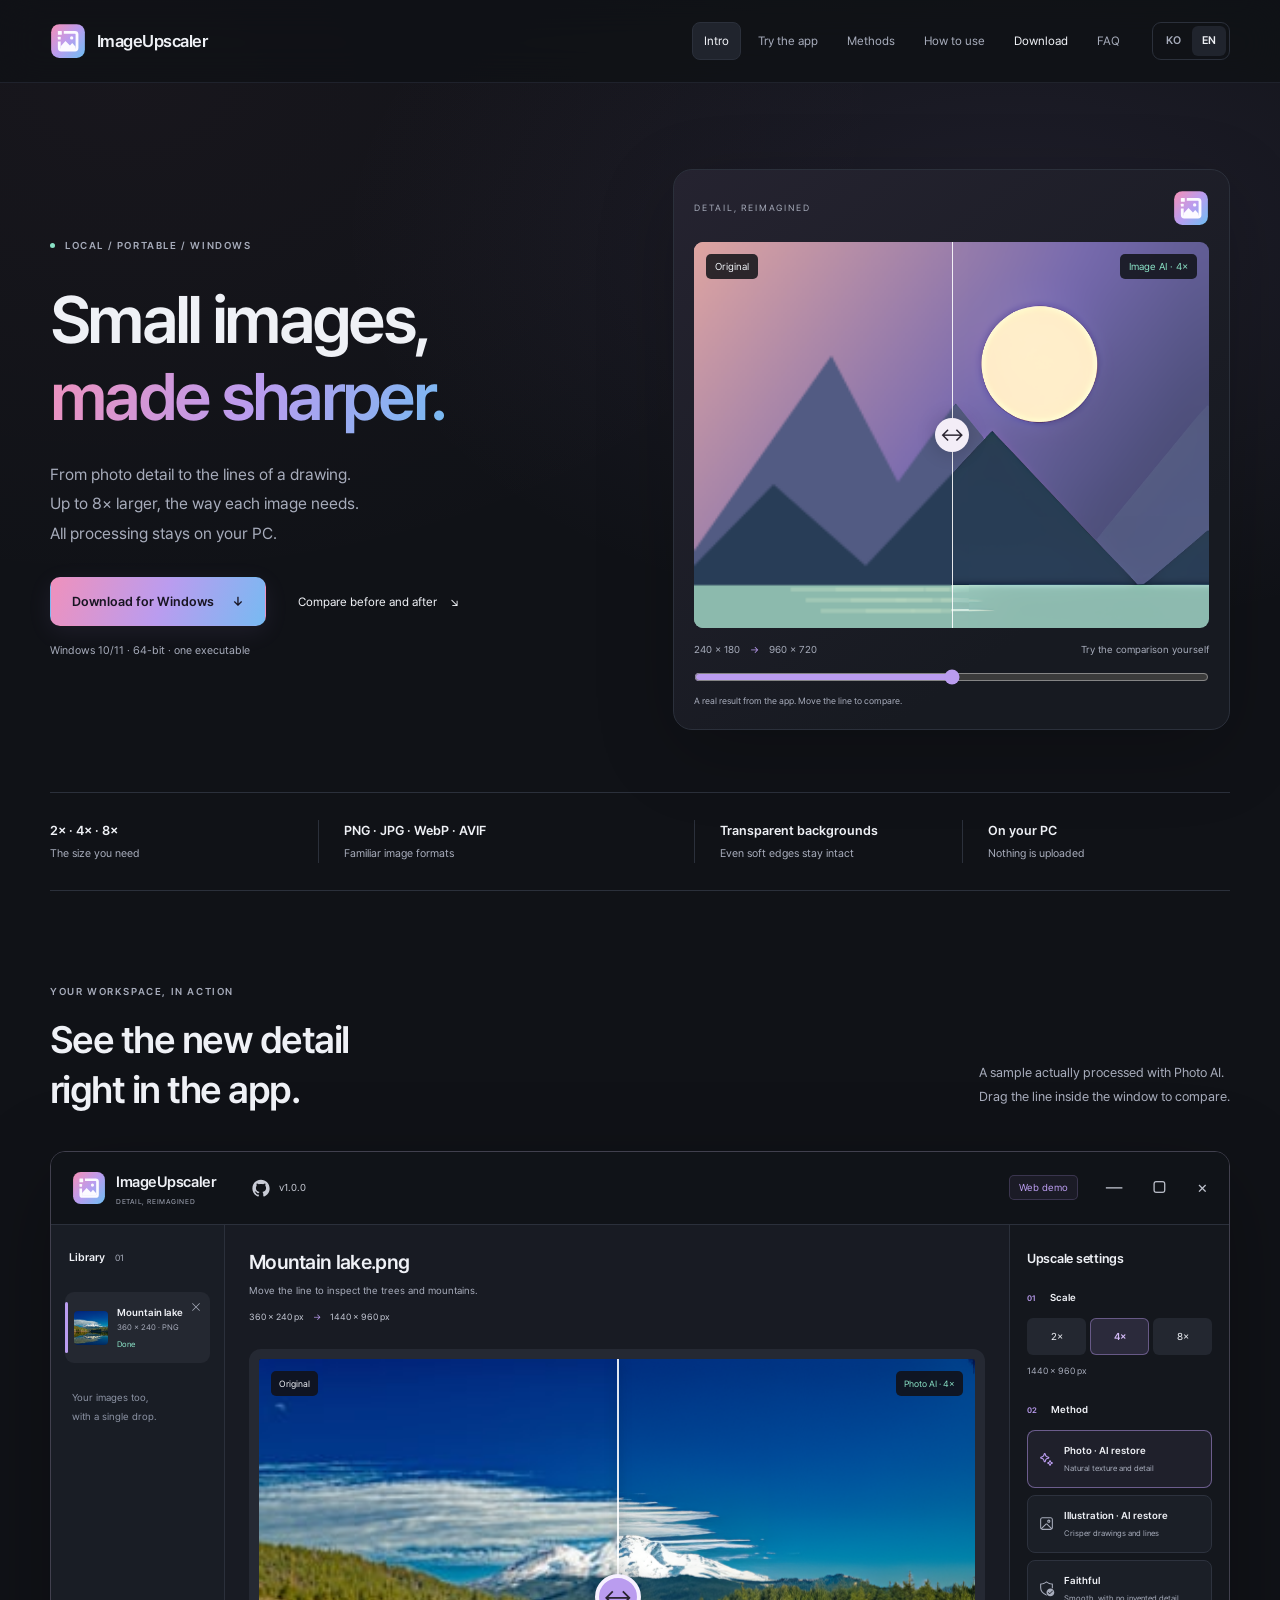
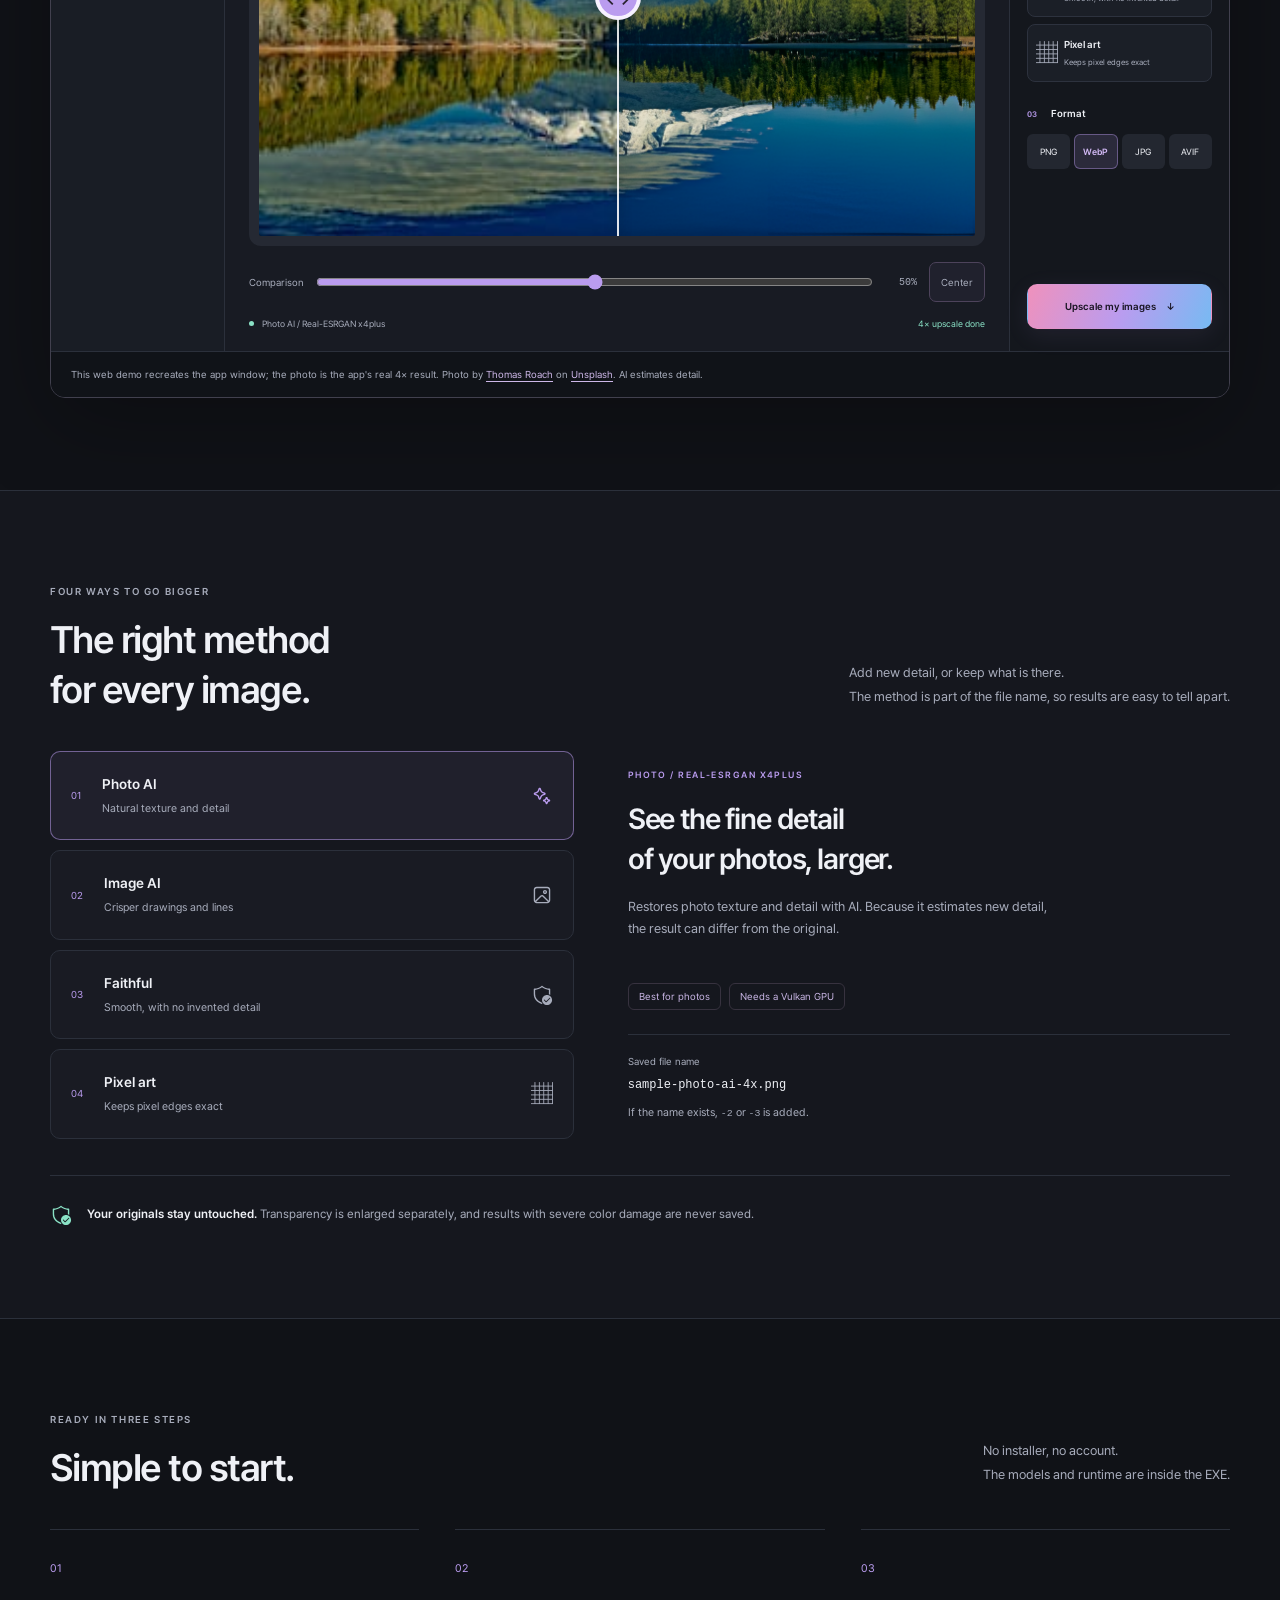
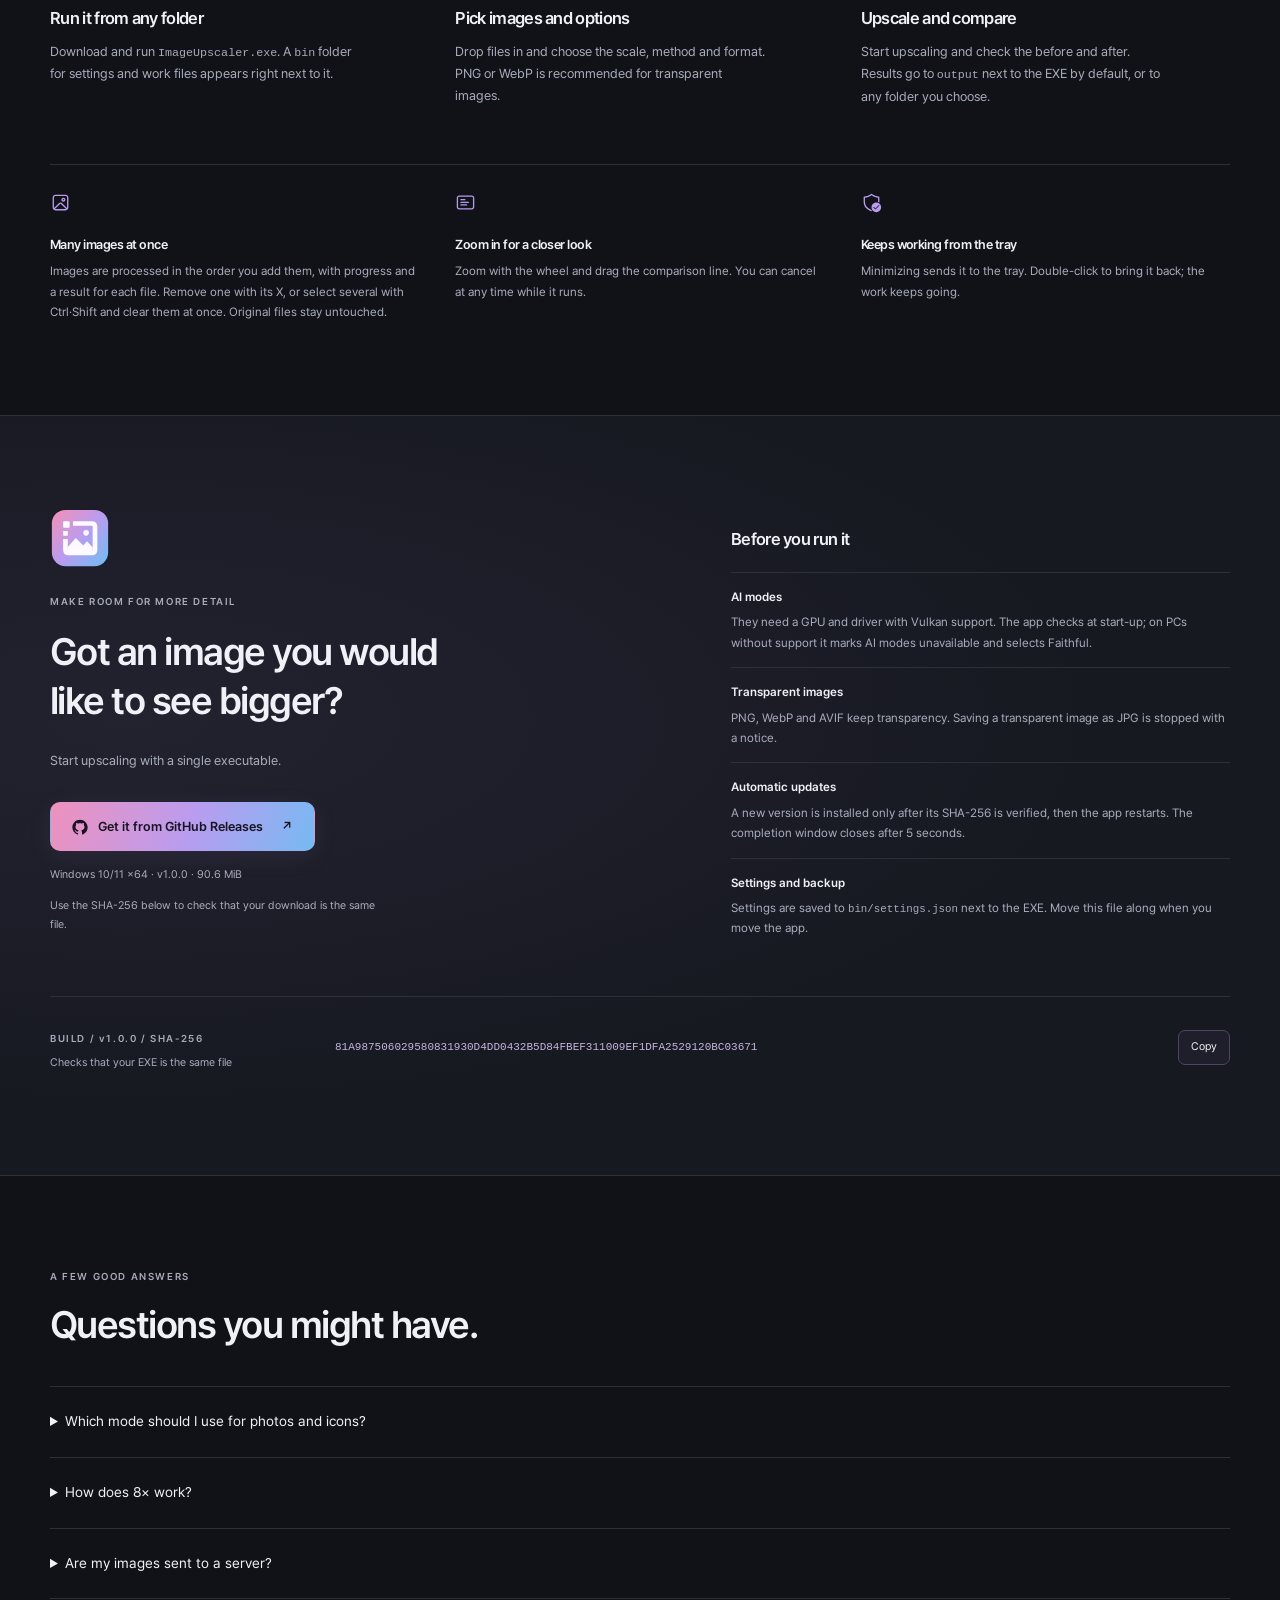
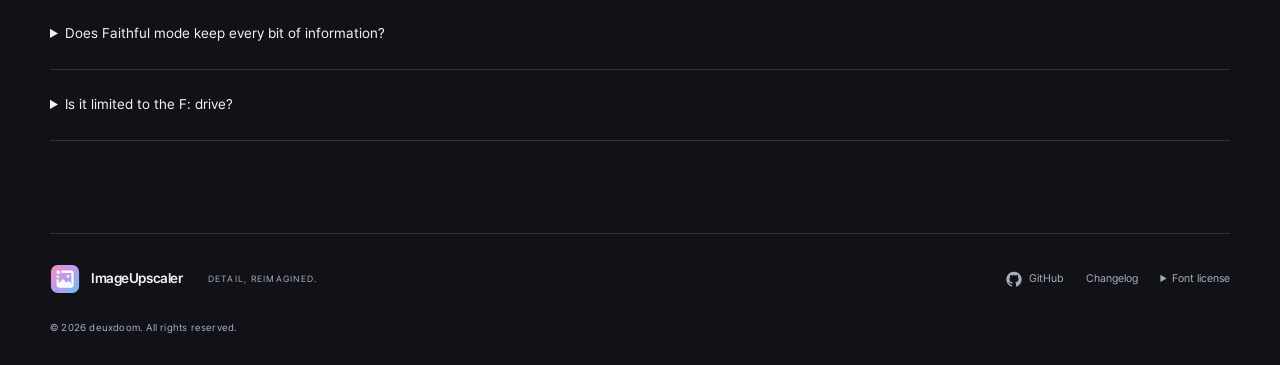
==== docs/index.html @ ea83dbc4 "Publish ImageUpscaler 1.0.0 distribution guide Public guide for the portable Windows release. App so" ====
<!doctype html>
<html lang="ko">
<head>
  <meta charset="utf-8">
  <meta name="viewport" content="width=device-width, initial-scale=1">
  <meta name="theme-color" content="#101217">
  <meta name="description" content="사진, 일러스트, 투명 이미지와 픽셀아트를 최대 8배로. Windows용 단일 EXE 이미지 업스케일러, ImageUpscaler." data-i18n-attr="content:meta.description">
  <meta property="og:title" content="ImageUpscaler — 작은 이미지, 더 선명하게." data-i18n-attr="content:meta.title">
  <meta property="og:description" content="네 가지 처리 방식, 최대 8배 확대. 이미지는 내 PC에서 처리합니다." data-i18n-attr="content:meta.og">
  <meta property="og:type" content="website">
  <title data-i18n="meta.title">ImageUpscaler — 작은 이미지, 더 선명하게.</title>
  <link rel="icon" type="image/svg+xml" href="[data-uri]">
  <style>@font-face { font-family: "ImageUpscaler Site Sans"; src: url("[data-uri]") format("woff2"); font-weight: 400; font-style: normal; font-display: swap; }
@font-face { font-family: "ImageUpscaler Site Sans"; src: url("[data-uri]") format("woff2"); font-weight: 600 900; font-style: normal; font-display: swap; }
:root { color-scheme: dark; --bg: #101217; --panel: #171a21; --raised: #20242d; --line: #2b303b; --ink: #eff1f6; --muted: #a7acbb; --pink: #ef91bc; --violet: #ba9cef; --blue: #77baf2; --mint: #8ae2c6; --gradient: linear-gradient(112deg, var(--pink), var(--violet) 52%, var(--blue)); }
*, *::before, *::after { box-sizing: border-box; }
html { scroll-behavior: smooth; scroll-padding-top: 90px; }
body { margin: 0; font-family: "ImageUpscaler Site Sans", "Segoe UI", "Malgun Gothic", sans-serif; background: var(--bg); color: var(--ink); line-height: 1.7; word-break: keep-all; overflow-wrap: anywhere; -webkit-font-smoothing: antialiased; }
body::before { content: ""; position: absolute; inset: 0 0 auto; height: 840px; pointer-events: none; z-index: -1; background: radial-gradient(ellipse at 79% 28%, #9d84d21b, transparent 47%), radial-gradient(ellipse at 10% 10%, #ed8db909, transparent 48%); }
img, svg { display: block; max-width: 100%; }
img { height: auto; }
a { color: inherit; text-decoration: none; }
button, input { font: inherit; }
button { cursor: pointer; color: inherit; }
h1, h2, h3, p { margin: 0; }
h1, h2, h3 { font-weight: 600; line-height: 1.2; letter-spacing: -.04em; }
button:focus-visible, a:focus-visible, input:focus-visible, summary:focus-visible { outline: 2px solid var(--blue); outline-offset: 5px; }
::selection { background: #ba9cef55; }
code { font-family: Consolas, monospace; font-size: .9em; overflow-wrap: anywhere; }
.wrap { width: min(1180px, calc(100% - 64px)); margin-inline: auto; }
.skip { position: fixed; z-index: 100; top: -100px; left: 16px; padding: 12px 20px; background: var(--violet); color: #15121c; border-radius: 8px; }
.skip:focus { top: 12px; }
.topbar { position: sticky; top: 0; z-index: 20; border-bottom: 1px solid #2b303b99; background: #101217e8; backdrop-filter: blur(18px); }
.nav { display: flex; align-items: center; justify-content: space-between; min-height: 82px; gap: 20px; }
.brand { display: inline-flex; align-items: center; gap: 11px; font-size: 17px; font-weight: 600; letter-spacing: -.03em; white-space: nowrap; }
.nav-links { display: flex; align-items: center; gap: 5px; color: var(--muted); font-size: 12px; min-width: 0; }
.nav-links { margin-left: auto; }.lang-switch { display: inline-flex; gap: 2px; padding: 3px; border: 1px solid var(--line); border-radius: 9px; flex: none; }.lang-switch button { min-width: 34px; min-height: 30px; padding: 4px 8px; border: 0; border-radius: 6px; background: transparent; color: var(--muted); font: inherit; font-size: 11px; font-weight: 600; cursor: pointer; }.lang-switch button:hover { color: var(--ink); }.lang-switch button[aria-pressed="true"] { background: var(--raised); color: var(--ink); }.nav-links a { padding: 8px 11px; white-space: nowrap; border: 1px solid transparent; border-radius: 8px; transition: background .2s; }
.nav-links a:hover, .nav-links a[aria-current="location"] { background: var(--raised); color: var(--ink); border-color: var(--line); }
.nav-links a:hover, .text-link:hover, .footer a:hover { color: var(--violet); }
.nav-download { color: var(--ink); }
.nav-download span { margin-left: 8px; }
.hero { display: grid; grid-template-columns: 1fr 1fr; gap: 66px; align-items: center; padding-block: 86px 62px; }
.eyebrow { font-size: 10px; font-weight: 600; letter-spacing: .16em; color: var(--muted); }
.hero .eyebrow { display: flex; gap: 10px; align-items: center; }
.live-dot { display: inline-block; width: 5px; height: 5px; border-radius: 50%; background: var(--mint); flex: none; }
h1 { margin-top: 27px; font-size: clamp(44px, 5.2vw, 67px); letter-spacing: -.055em; line-height: 1.16; }
.gradient { background: var(--gradient); -webkit-background-clip: text; background-clip: text; color: transparent; }
.lead { color: var(--muted); font-size: 16px; line-height: 1.85; margin-top: 24px; }
.actions { display: flex; flex-wrap: wrap; gap: 23px; align-items: center; margin-top: 29px; }
.button { display: inline-flex; align-items: center; justify-content: center; gap: 18px; min-height: 49px; padding: 12px 21px; border-radius: 10px; font-weight: 600; font-size: 13px; border: 1px solid transparent; transition: box-shadow .2s, transform .2s; }
.primary { background: var(--gradient); color: #181422; box-shadow: 0 6px 24px #ba9cef16; }
.primary:hover { box-shadow: 0 6px 30px #ba9cef36; transform: translateY(-2px); }
.text-link { font-size: 12px; color: var(--ink); }
.text-link span { margin-left: 9px; }
.fine { font-size: 11px; color: var(--muted); line-height: 1.8; }
.hero-copy > .fine { margin-top: 15px; }
.hero-art { position: relative; padding: 20px; border: 1px solid var(--line); border-radius: 19px; background: linear-gradient(145deg, #252330, #171a21 75%); box-shadow: 0 22px 80px #0003; }
.art-top, .art-bottom { display: flex; align-items: center; justify-content: space-between; gap: 12px; }
.art-top { margin-bottom: 16px; font-size: 9px; letter-spacing: .2em; color: var(--muted); }
.art-top img { width: 36px; height: 36px; }
.compare { position: relative; aspect-ratio: 4 / 3; border-radius: 9px; overflow: hidden; --position: 50%; background: #232634; }
.compare { cursor: ew-resize; touch-action: pan-y; user-select: none; }.compare img { pointer-events: none; }
.compare > img, .before-layer, .before-layer img { position: absolute; inset: 0; width: 100%; height: 100%; object-fit: cover; }
.before-layer { clip-path: inset(0 calc(100% - var(--position)) 0 0); }
.image-label { position: absolute; top: 12px; padding: 4px 9px; border-radius: 5px; background: #101217d9; color: var(--ink); font-size: 10px; }
.before-label { left: 12px; }.after-label { right: 12px; color: var(--mint); }
.compare-line { position: absolute; top: 0; bottom: 0; width: 1px; left: var(--position); background: #ffffffe0; pointer-events: none; }
.compare-line span { position: absolute; top: 50%; left: 50%; transform: translate(-50%, -50%); width: 34px; height: 34px; display: grid; place-items: center; color: #29232f; background: #f3edf7; border-radius: 50%; box-shadow: 0 0 20px #0003; font-size: 19px; }
.art-bottom { font-size: 10px; color: var(--muted); margin-top: 13px; }
.art-bottom span span { margin-inline: 7px; color: var(--violet); }
#compare-range { display: block; width: 100%; height: 18px; margin: 10px 0 0; accent-color: var(--violet); cursor: ew-resize; }
.demo-note { font-size: 9px; color: var(--muted); margin-top: 7px; }
.facts { display: grid; grid-template-columns: 1fr 1.4fr 1fr 1fr; border-block: 1px solid var(--line); padding-block: 27px; }
.facts > div { display: grid; gap: 3px; padding-left: 25px; border-left: 1px solid var(--line); }
.facts > div:first-child { padding-left: 0; border-left: 0; }
.facts strong { font-size: 13px; font-weight: 600; }.facts span { font-size: 11px; color: var(--muted); }
.section { padding-block: 92px; }
.section-heading { display: flex; justify-content: space-between; gap: 30px; align-items: flex-end; margin-bottom: 37px; }
.section-heading .eyebrow { margin-bottom: 15px; }
h2 { font-size: clamp(27px, 3vw, 38px); line-height: 1.3; }.section-heading > p { color: var(--muted); font-size: 13px; line-height: 1.9; padding-bottom: 4px; }
.photo-compare { aspect-ratio: 3 / 2; border-radius: 0; }.photo-compare .image-label { font-size: 11px; top: 19px; padding: 6px 10px; background: #11121ae8; }.photo-compare .before-label { left: 19px; }.photo-compare .after-label { right: 19px; }.photo-compare .compare-line { width: 2px; box-shadow: 0 0 12px #0006; }.photo-compare .compare-line span { width: 45px; height: 45px; font-size: 23px; border: 4px solid #f7f1ff; background: var(--violet); }
.photo-controls { display: flex; align-items: center; gap: 17px; padding: 19px 22px 10px; font-size: 10px; color: var(--muted); }.photo-controls input { min-width: 0; flex: 1; accent-color: var(--violet); cursor: ew-resize; }.photo-controls output { width: 33px; text-align: right; font-family: Consolas, monospace; }
@media (max-width: 720px) { .photo-compare .image-label { top: 9px; font-size: 8px; padding: 4px 6px; }.photo-compare .before-label { left: 9px; }.photo-compare .after-label { right: 9px; }.photo-compare .compare-line span { width: 34px; height: 34px; font-size: 19px; border-width: 3px; }.photo-controls { padding: 15px 13px 8px; gap: 10px; font-size: 9px; } }
.modes-section { border-block: 1px solid var(--line); background: #15171e; }
.mode-layout { display: grid; grid-template-columns: 1fr 1.15fr; gap: 54px; }
.mode-buttons { display: grid; gap: 10px; }
.mode-button { display: flex; align-items: center; gap: 21px; text-align: left; padding: 17px 20px; width: 100%; border: 1px solid var(--line); border-radius: 10px; background: #191b23; transition: background .2s, border-color .2s; }
.mode-button[aria-pressed="true"] { border-color: #ba9cef88; background: #ba9cef12; }.mode-button:hover { border-color: #716d82; }
.mode-number { color: var(--violet); font-size: 10px; }.mode-button strong { display: block; font-size: 14px; font-weight: 600; }.mode-button small { display: block; font-size: 11px; color: var(--muted); margin-top: 3px; }
.mode-symbol { width: 22px; height: 22px; display: inline-flex; align-items: center; justify-content: center; color: var(--muted); flex: none; }.mode-button .mode-symbol { margin-left: auto; }.mode-button[aria-pressed="true"] .mode-symbol { color: var(--violet); }.mode-symbol svg { width: 22px; height: 22px; fill: currentColor; }.pixel-symbol { font-size: 22px; }
.mode-detail { display: flex; flex-direction: column; justify-content: center; padding: 16px 0; }
.mode-detail .eyebrow { color: var(--violet); font-size: 9px; }.mode-detail h3 { margin-top: 17px; font-size: 29px; line-height: 1.35; min-height: 79px; }
.mode-detail > p:not(.eyebrow):not(.fine) { color: var(--muted); font-size: 13px; max-width: 425px; margin-top: 18px; min-height: 67px; }
.mode-tags { display: flex; gap: 8px; flex-wrap: wrap; margin-top: 20px; }.mode-tags span { padding: 4px 10px; border: 1px solid #37323f; border-radius: 6px; font-size: 10px; color: #c7b4e3; }
.filename { display: grid; gap: 5px; margin-top: 24px; padding-top: 18px; border-top: 1px solid var(--line); }.filename span { font-size: 10px; color: var(--muted); }.filename code { font-size: 12px; color: var(--ink); }.mode-detail .fine { margin-top: 7px; }
.care-note { display: flex; align-items: center; gap: 15px; padding-top: 28px; margin-top: 36px; border-top: 1px solid var(--line); font-size: 12px; color: var(--muted); }.care-note .mode-symbol { color: var(--mint); }.care-note strong { color: var(--ink); font-weight: 600; }
.steps { display: grid; grid-template-columns: repeat(3, 1fr); gap: 36px; list-style: none; padding: 0; margin: 0; }
.steps li { padding-top: 23px; border-top: 1px solid var(--line); }.step-number { font-size: 11px; color: var(--violet); }.steps h3 { font-size: 17px; margin-top: 28px; }.steps p { font-size: 13px; color: var(--muted); margin-top: 12px; max-width: 310px; }
.workflow { display: grid; grid-template-columns: repeat(3, 1fr); gap: 36px; margin-top: 56px; padding: 27px 0 0; border-top: 1px solid var(--line); }
.workflow > div > span { display: inline-flex; width: 21px; height: 21px; color: var(--violet); }.workflow svg { width: 21px; height: 21px; fill: currentColor; }.workflow h3 { font-size: 13px; margin-top: 16px; }.workflow p { margin-top: 9px; color: var(--muted); font-size: 12px; }
.download-section { background: radial-gradient(ellipse at 10% 40%, #ba9cef12, transparent 60%), #171921; border-block: 1px solid var(--line); }
.download-layout { display: grid; grid-template-columns: 1.2fr 1fr; gap: 82px; }.download-brand { margin-bottom: 25px; }.download-layout h2 { margin-top: 17px; }.download-layout .lead { font-size: 13px; }.download-layout .fine { margin-top: 14px; }.release-status { color: var(--muted); font-size: 11px; margin-top: 12px; max-width: 340px; }
.download-info { padding-top: 21px; }.download-info h3 { font-size: 17px; }.download-info dl { margin: 23px 0 0; }.download-info dl > div { padding-block: 14px; border-top: 1px solid var(--line); }.download-info dt { font-size: 12px; font-weight: 600; }.download-info dd { font-size: 12px; color: var(--muted); margin: 5px 0 0; }
.checksum { display: grid; grid-template-columns: 260px minmax(0,1fr); gap: 10px 25px; margin-top: 43px; padding-top: 26px; border-top: 1px solid var(--line); }.checksum > div > p { font-size: 11px; color: var(--muted); margin-top: 4px; }.hash-value { display: flex; gap: 14px; align-items: center; min-width: 0; }.hash-value code { font-size: 11px; color: #c6b5e0; min-width: 0; flex: 1; word-break: break-all; }.copy-button { border: 1px solid #50455f; border-radius: 7px; background: #ba9cef0b; padding: 7px 12px; font-size: 11px; flex: none; }.copy-button:hover { background: #ba9cef22; }#copy-status { grid-column: 2; }
.faq details { border-top: 1px solid var(--line); }.faq details:last-child { border-bottom: 1px solid var(--line); }.faq summary { padding: 23px 0; font-size: 14px; cursor: pointer; }.faq details > p { color: var(--muted); max-width: 800px; font-size: 13px; padding-bottom: 25px; }
.footer { display: flex; align-items: center; flex-wrap: wrap; gap: 25px; padding-block: 30px; border-top: 1px solid var(--line); }.footer .brand { font-size: 14px; }.footer > p { font-size: 9px; color: var(--muted); letter-spacing: .14em; }.footer > div { display: flex; align-items: center; flex-wrap: wrap; gap: 22px; margin-left: auto; font-size: 11px; color: var(--muted); }.github-link { display: inline-flex; align-items: center; gap: 7px; }.github-mark { display: inline-flex; width: 16px; height: 16px; flex: none; }.github-mark svg { width: 16px; height: 16px; fill: currentColor; }.button .github-mark { margin-right: -8px; }.footer .copyright { flex-basis: 100%; font-size: 10px; color: var(--muted); letter-spacing: .02em; }.font-license { position: relative; }.font-license summary { cursor: pointer; }.font-license pre { position: absolute; bottom: 100%; right: 0; width: min(580px, 88vw); max-height: 300px; padding: 20px; overflow: auto; white-space: pre-wrap; word-break: break-word; font-size: 10px; background: var(--panel); border: 1px solid var(--line); z-index: 5; }
@media (max-width: 980px) {
  .hero { gap: 30px; padding-block: 62px 45px; } h1 { font-size: 48px; }.hero-art { padding: 15px; }.hero .actions { gap: 15px; }.hero .lead { font-size: 14px; }.mode-layout { gap: 32px; }.download-layout { gap: 38px; }.facts { grid-template-columns: 1fr 1.4fr 1fr 1fr; }.facts > div { padding-left: 15px; }.facts strong { font-size: 11px; }.facts span { font-size: 10px; }
}
@media (max-width: 720px) {
  .wrap { width: calc(100% - 40px); }.nav { min-height: 70px; gap: 10px; }.brand { font-size: 15px; gap: 8px; }.nav .brand img { width: 30px; height: 30px; }.nav-links { gap: 15px; font-size: 11px; }.hero { grid-template-columns: 1fr; padding-block: 47px 32px; gap: 38px; }.hero h1 { font-size: clamp(40px, 9vw, 59px); margin-top: 22px; }.hero .lead { font-size: 14px; }.hero-art { max-width: 540px; width: 100%; }.facts { grid-template-columns: 1fr 1fr; gap: 22px 16px; padding-block: 23px; }.facts > div { border: 0; padding: 0; }.facts strong { font-size: 12px; }.facts span { font-size: 11px; }.section { padding-block: 58px; }.section-heading { flex-direction: column; align-items: flex-start; gap: 16px; margin-bottom: 27px; }.section-heading > p { font-size: 12px; }.section-heading > p br { display: none; }.mode-layout { grid-template-columns: 1fr; gap: 30px; }.mode-buttons { grid-template-columns: 1fr 1fr; gap: 8px; }.mode-button { padding: 12px; gap: 8px; }.mode-button strong { font-size: 12px; }.mode-button small { font-size: 9px; }.mode-button .mode-symbol { display: none; }.mode-number { font-size: 9px; }.mode-detail { padding: 0; }.mode-detail h3 { font-size: 27px; min-height: 0; }.mode-detail > p:not(.eyebrow):not(.fine) { min-height: 0; }.care-note { align-items: flex-start; font-size: 11px; }.steps, .workflow { grid-template-columns: 1fr; gap: 25px; }.steps h3 { margin-top: 14px; }.steps p { max-width: none; }.workflow { margin-top: 36px; gap: 26px; }.workflow > div { display: grid; grid-template-columns: 23px 1fr; column-gap: 15px; }.workflow h3 { margin-top: 3px; }.workflow p { grid-column: 2; margin-top: 7px; }.download-layout { grid-template-columns: 1fr; gap: 32px; }.download-brand { width: 48px; height: 48px; margin-bottom: 20px; }.download-info { padding-top: 0; }.checksum { grid-template-columns: minmax(0,1fr); gap: 17px; margin-top: 31px; }.hash-value { gap: 10px; }.hash-value code { font-size: 10px; }#copy-status { grid-column: 1; }.faq summary { font-size: 12px; }.faq details > p { font-size: 12px; }.footer { gap: 17px; }.footer > p { display: none; }.footer > div { margin-left: 0; width: 100%; gap: 18px; }
}
@media (prefers-reduced-motion: reduce) { html { scroll-behavior: auto; } *, *::before, *::after { transition: none !important; animation: none !important; } }
@media (max-width: 720px) {
  html { scroll-padding-top: 140px; }.nav { flex-wrap: wrap; padding-top: 14px; row-gap: 12px; }.nav-links { flex-basis: 100%; width: 100%; overflow-x: auto; padding-bottom: 12px; gap: 5px; scrollbar-width: thin; }.nav-links > a { display: inline-flex; padding: 8px 11px; min-height: 38px; font-size: 11px; flex: none; background: var(--panel); }
}
@media (max-width: 720px) { .lang-switch { order: 1; margin-left: auto; }.nav-links { order: 2; margin-left: 0; } }

.app-demo { margin: 0; overflow: hidden; border: 1px solid #41404e; border-radius: 15px; background: #14171d; box-shadow: 0 25px 90px #0004; }
.demo-titlebar { display: flex; align-items: center; gap: 28px; min-height: 72px; padding: 16px 21px; background: #101318; border-bottom: 1px solid var(--line); }
.demo-brand { display: flex; align-items: center; gap: 10px; flex: none; }.demo-brand strong { font-size: 15px; font-weight: 600; letter-spacing: -.03em; }.demo-brand small { display: block; font-size: 7px; letter-spacing: .08em; color: var(--muted); }
.demo-version { display: inline-flex; align-items: center; gap: 9px; color: #c8cbd5; font-size: 10px; padding: 8px; border-radius: 7px; }.demo-version svg { width: 18px; height: 18px; fill: currentColor; }.demo-version:hover { background: var(--raised); color: var(--violet); }
.demo-web-label { margin-left: auto; font-size: 10px; color: var(--violet); padding: 3px 9px; border-radius: 5px; background: #ba9cef11; border: 1px solid #ba9cef33; }
.demo-window-actions { display: flex; align-items: center; gap: 26px; color: #bfc3ce; font-size: 17px; white-space: pre; }
.demo-workspace { display: grid; grid-template-columns: 174px minmax(0,1fr) 220px; }
.demo-library { border-right: 1px solid var(--line); padding: 24px 14px; background: #191d25; }.demo-panel-title { display: flex; align-items: center; gap: 10px; padding-inline: 4px; font-size: 11px; }.demo-panel-title strong { font-weight: 600; }.demo-panel-title > span { color: var(--muted); font-size: 9px; }
.demo-file { margin-top: 25px; display: flex; align-items: center; gap: 9px; position: relative; padding: 12px 24px 12px 9px; border-radius: 9px; background: #242831; }.demo-remove { position: absolute; top: 9px; right: 8px; width: 12px; height: 12px; color: var(--muted); }.demo-remove svg { width: 12px; height: 12px; fill: currentColor; }.demo-file::before { content: ""; position: absolute; width: 3px; top: 10px; bottom: 10px; left: 0; background: var(--violet); border-radius: 2px; }
.demo-file img { width: 34px; height: 34px; object-fit: cover; border-radius: 4px; flex: none; }.demo-file strong { display: block; font-size: 10px; font-weight: 600; }.demo-file small { display: block; font-size: 8px; color: var(--muted); }.demo-file div > span { display: block; margin-top: 3px; font-size: 8px; color: var(--mint); }
.demo-library-note { margin-top: 25px; padding-inline: 7px; font-size: 10px; color: #8c93a4; line-height: 1.9; }
.demo-stage { min-width: 0; padding: 25px 24px 20px; background: #181b23; }.demo-image-heading { margin-bottom: 21px; }.demo-image-heading h3 { font-size: 20px; letter-spacing: -.035em; }.demo-image-heading p { margin-top: 8px; font-size: 10px; color: var(--muted); }.demo-image-heading > span { display: inline-block; margin-top: 10px; font-size: 9px; color: #c4c8d4; }.demo-image-heading > span > span { margin-inline: 7px; color: var(--violet); }
.demo-canvas { border: 10px solid #252933; border-radius: 12px; overflow: hidden; }.demo-canvas .photo-compare { border-radius: 3px; }.demo-canvas .image-label { top: 12px; font-size: 9px; padding: 5px 8px; }.demo-canvas .before-label { left: 12px; }.demo-canvas .after-label { right: 12px; }.demo-canvas .compare-line span { width: 46px; height: 46px; }
.app-demo .photo-controls { padding: 16px 0 0; gap: 12px; font-size: 10px; }.app-demo .photo-controls input { min-width: 20px; min-height: 30px; margin: 0; }.app-demo .photo-controls output { width: 32px; }
.demo-reset { flex: none; min-height: 40px; padding: 7px 11px; border: 1px solid #4d435b; border-radius: 7px; background: #ba9cef0c; font-size: 10px; }.demo-reset:hover { background: #ba9cef24; }
.demo-result { display: flex; align-items: center; gap: 8px; margin-top: 14px; font-size: 9px; color: #a7acbb; }.demo-result strong { font-weight: 400; color: var(--mint); margin-left: auto; }
.demo-settings { padding: 26px 17px 22px; border-left: 1px solid var(--line); background: #14171d; display: flex; flex-direction: column; }.demo-settings > h3 { font-size: 13px; letter-spacing: -.02em; }.demo-setting { margin-top: 23px; }.demo-setting > p { font-size: 10px; font-weight: 600; margin-bottom: 12px; }.demo-setting > p > span { margin-right: 12px; color: var(--violet); font-size: 8px; }.demo-setting > p > span + span { margin-right: 0; color: inherit; font-size: inherit; }.demo-setting > small { display: block; margin-top: 8px; font-size: 9px; color: var(--muted); }
.demo-scales, .demo-formats { display: grid; grid-template-columns: repeat(3,1fr); gap: 4px; text-align: center; font-size: 10px; }.demo-scales > *, .demo-formats > * { padding: 10px 3px; border-radius: 6px; background: #232730; font-weight: 400; }.demo-scales strong, .demo-formats strong { color: #d4baf7; background: #ba9cef24; box-shadow: inset 0 0 0 1px #ba9cef6b; font-weight: 600; }.demo-formats { grid-template-columns: repeat(4,1fr); font-size: 9px; }
.demo-model { display: flex; align-items: center; gap: 9px; padding: 11px 10px; border: 1px solid #2d323e; border-radius: 8px; margin-top: 7px; background: #1b1f27; }.demo-model .mode-symbol { width: 17px; height: 17px; }.demo-model .mode-symbol svg { width: 17px; height: 17px; }.demo-model strong { display: block; font-size: 10px; font-weight: 600; }.demo-model small { display: block; font-size: 8px; color: var(--muted); margin-top: 3px; }.demo-model.is-selected { border-color: #ba9cef80; background: #ba9cef12; }.demo-model.is-selected .mode-symbol { color: var(--violet); }
.demo-download { margin-top: auto; padding: 13px 10px; gap: 10px; min-height: 45px; font-size: 10px; }.demo-format { margin-bottom: 25px; }
.app-demo figcaption { padding: 14px 20px; background: #101318; border-top: 1px solid var(--line); font-size: 10px; color: var(--muted); }.app-demo figcaption a { color: #cdb7e8; text-decoration: underline; text-underline-offset: 3px; }
@media (max-width: 1100px) { .demo-workspace { grid-template-columns: 145px minmax(0,1fr) 197px; }.demo-stage { padding-inline: 18px; }.demo-library { padding-inline: 10px; }.demo-file { padding-inline: 8px 22px; gap: 6px; }.demo-file img { width: 27px; height: 27px; }.demo-file strong { font-size: 9px; }.demo-settings { padding-inline: 12px; } }
@media (max-width: 980px) {
  .demo-workspace { grid-template-columns: minmax(0,1fr) 203px; }.demo-library { display: none; }.demo-stage { padding: 25px 20px 20px; }.demo-window-actions { gap: 18px; }.demo-canvas { border-width: 7px; }
}
@media (max-width: 720px) {
  .app-demo { border-radius: 10px; }.demo-titlebar { min-height: 64px; padding: 13px; gap: 9px; flex-wrap: wrap; }.demo-brand { gap: 8px; }.demo-brand img { width: 29px; height: 29px; }.demo-brand strong { font-size: 13px; }.demo-brand small { font-size: 6px; }.demo-version { padding: 5px; font-size: 8px; gap: 5px; }.demo-version svg { width: 14px; height: 14px; }.demo-web-label { font-size: 8px; padding-inline: 6px; }.demo-window-actions { display: none; }
  .demo-workspace { grid-template-columns: minmax(0,1fr); }.demo-stage { padding: 20px 13px 16px; }.demo-image-heading { margin-bottom: 16px; }.demo-image-heading h3 { font-size: 17px; }.demo-image-heading p { font-size: 9px; }.demo-image-heading > span { font-size: 8px; }
  .demo-canvas { border-width: 5px; border-radius: 8px; }.demo-canvas .image-label { top: 8px; font-size: 8px; padding: 4px 6px; }.demo-canvas .before-label { left: 8px; }.demo-canvas .after-label { right: 8px; }.demo-canvas .compare-line span { width: 44px; height: 44px; font-size: 21px; }.app-demo .photo-controls { font-size: 9px; gap: 7px; padding-top: 10px; }.app-demo .photo-controls output { width: 28px; }.demo-reset { min-height: 44px; font-size: 9px; padding-inline: 8px; }.demo-result { font-size: 8px; gap: 6px; flex-wrap: wrap; }
  .demo-settings { padding: 17px 13px; border-left: 0; border-top: 1px solid var(--line); display: grid; grid-template-columns: 1fr 1.25fr; gap: 13px; align-items: start; }.demo-settings > h3 { grid-column: 1/-1; font-size: 12px; }.demo-setting { margin-top: 0; }.demo-setting > p { margin-bottom: 8px; font-size: 9px; }.demo-setting > p > span { margin-right: 7px; }.demo-model:not(.is-selected) { display: none; }.demo-model.is-selected { margin: 0; padding: 8px; }.demo-model small { font-size: 7px; }.demo-model strong { font-size: 9px; }.demo-model .mode-symbol { width: 14px; }.demo-setting > small { font-size: 8px; }.demo-scales > *, .demo-formats > * { padding-block: 8px; }.demo-format { margin: 0; }.demo-download { min-height: 45px; align-self: end; padding: 10px 8px; font-size: 9px; gap: 7px; }.app-demo figcaption { font-size: 9px; padding: 12px 13px; }
}
@media (max-width: 350px) { .demo-titlebar { column-gap: 5px; }.demo-web-label { display: none; }.demo-version { margin-left: auto; }.demo-result strong { margin-left: 0; }.demo-settings { grid-template-columns: minmax(0,1fr); }.demo-settings > h3 { grid-column: 1; }.demo-model small { font-size: 8px; }.demo-setting > small { display: none; }.demo-download { width: 100%; } }
</style>
</head>
<body>
  <a class="skip" href="#main" data-i18n="skip">본문으로 이동</a>
  <header class="topbar">
    <nav class="wrap nav" aria-label="주 메뉴" data-i18n-attr="aria-label:nav.label">
      <a class="brand" href="#top"><img src="[data-uri]" alt="" width="36" height="36"><span>ImageUpscaler</span></a>
      <div class="nav-links" aria-label="섹션 바로가기" data-i18n-attr="aria-label:nav.sections"><a href="#top" data-i18n="nav.top">소개</a><a href="#preview" data-i18n="nav.preview">앱 체험</a><a href="#modes" data-i18n="nav.modes">처리 방식</a><a href="#start" data-i18n="nav.start">사용법</a><a class="nav-download" href="#download" data-i18n="nav.download">다운로드</a><a href="#faq">FAQ</a></div>
      <div class="lang-switch" role="group" aria-label="언어 선택" data-i18n-attr="aria-label:nav.language"><button type="button" data-lang="ko" aria-pressed="true" lang="ko">KO</button><button type="button" data-lang="en" aria-pressed="false" lang="en">EN</button></div>
    </nav>
  </header>
  <main id="main">
    <section class="hero wrap" id="top" aria-labelledby="hero-title">
      <div class="hero-copy">
        <p class="eyebrow"><span class="live-dot" aria-hidden="true"></span>LOCAL / PORTABLE / WINDOWS</p>
        <h1 id="hero-title" data-i18n-html="hero.title">작은 이미지,<br><span class="gradient">더 선명하게.</span></h1>
        <p class="lead" data-i18n-html="hero.lead">사진의 디테일부터 그림의 선까지.<br>이미지에 맞는 방식으로, 최대 8배 더 크게.<br>모든 이미지 처리는 내 PC 안에서.</p>
        <div class="actions"><a class="button primary hero-download" href="https://github.com/deuxdoom/ImageUpscaler/releases/latest/download/ImageUpscaler.exe" download><span data-i18n="hero.download">Windows용 다운로드</span> <span aria-hidden="true">↓</span></a><a class="text-link" href="#preview"><span data-i18n="hero.compare">전후 비교하기</span> <span aria-hidden="true">↘</span></a></div>
        <p class="fine" data-i18n="hero.fine">Windows 10/11 · 64비트 · 실행 파일 하나</p>
      </div>
      <div class="hero-art">
        <div class="art-top"><span>DETAIL, REIMAGINED</span><img src="[data-uri]" width="46" height="46" alt="핑크·연보라·파랑의 ImageUpscaler 아이콘" data-i18n-attr="alt:hero.icon"></div>
        <div class="compare" id="compare" data-comparison="compare-range">
          <img class="after-image" src="[data-uri]" alt="이미지 AI로 4배 확대한 산과 달 일러스트" data-i18n-attr="alt:hero.after" width="960" height="720" fetchpriority="high">
          <div class="before-layer"><img src="[data-uri]" alt="" width="240" height="180"></div>
          <span class="image-label before-label" data-i18n="label.original">원본</span><span class="image-label after-label" data-i18n="hero.afterLabel">이미지 AI · 4×</span>
          <div class="compare-line" aria-hidden="true"><span>↔</span></div>
        </div>
        <div class="art-bottom"><span>240 × 180 <span aria-hidden="true">→</span> 960 × 720</span><label for="compare-range" data-i18n="hero.try">직접 비교해 보세요</label></div>
        <input id="compare-range" type="range" min="0" max="100" value="50" aria-label="원본과 4배 확대 결과의 비교선" data-i18n-attr="aria-label:hero.range" aria-describedby="demo-note">
        <p class="demo-note" id="demo-note" data-i18n="hero.note">앱의 실제 처리 결과입니다. 비교선을 움직여 보세요.</p>
      </div>
    </section>

    <div class="wrap facts" aria-label="지원 기능 요약" data-i18n-attr="aria-label:facts.label"><div><strong>2× · 4× · 8×</strong><span data-i18n="facts.scale">원하는 크기로</span></div><div><strong>PNG · JPG · WebP · AVIF</strong><span data-i18n="facts.formats">익숙한 이미지 형식</span></div><div><strong data-i18n="facts.alpha">투명 배경</strong><span data-i18n="facts.alphaNote">반투명 경계까지 유지</span></div><div><strong data-i18n="facts.local">내 PC에서</strong><span data-i18n="facts.localNote">이미지 업로드 없이 처리</span></div></div>

    <section class="section wrap preview" id="preview" aria-labelledby="preview-title">
      <div class="section-heading"><div><p class="eyebrow">YOUR WORKSPACE, IN ACTION</p><h2 id="preview-title" data-i18n-html="preview.title">앱 화면에서 바로,<br>달라진 디테일을 확인하세요.</h2></div><p data-i18n-html="preview.lead">사진 AI로 실제 처리한 샘플입니다.<br>화면 안의 비교선을 끌어 원본과 결과를 살펴보세요.</p></div>
      <figure class="app-demo" aria-label="ImageUpscaler 앱 화면 형태의 사진 비교 체험" data-i18n-attr="aria-label:demo.label">
        <div class="demo-titlebar"><div class="demo-brand"><img src="[data-uri]" width="34" height="34" alt=""><div><strong>ImageUpscaler</strong><small>DETAIL, REIMAGINED</small></div></div><a class="demo-version" href="https://github.com/deuxdoom/ImageUpscaler" aria-label="GitHub 저장소, 버전 1.0.0" data-i18n-attr="aria-label:demo.version"><svg xmlns="http://www.w3.org/2000/svg" width="24" height="24" viewBox="0 0 24 24"><path d="M10.226 17.284c-2.965-.36-5.054-2.493-5.054-5.256 0-1.123.404-2.336 1.078-3.144-.292-.741-.247-2.314.09-2.965.898-.112 2.111.36 2.83 1.01.853-.269 1.752-.404 2.853-.404 1.1 0 1.999.135 2.807.382.696-.629 1.932-1.1 2.83-.988.315.606.36 2.179.067 2.942.72.854 1.101 2 1.101 3.167 0 2.763-2.089 4.852-5.098 5.234.763.494 1.28 1.572 1.28 2.807v2.336c0 .674.561 1.056 1.235.786 4.066-1.55 7.255-5.615 7.255-10.646C23.5 6.188 18.334 1 11.978 1 5.62 1 .5 6.188.5 12.545c0 4.986 3.167 9.12 7.435 10.669.606.225 1.19-.18 1.19-.786V20.63a2.9 2.9 0 0 1-1.078.224c-1.483 0-2.359-.808-2.987-2.313-.247-.607-.517-.966-1.034-1.033-.27-.023-.359-.135-.359-.27 0-.27.45-.471.898-.471.652 0 1.213.404 1.797 1.235.45.651.921.943 1.483.943.561 0 .92-.202 1.437-.719.382-.381.674-.718.944-.943"/></svg><span>v1.0.0</span></a><span class="demo-web-label" data-i18n="demo.web">웹 체험</span><span class="demo-window-actions" aria-hidden="true">— <span>□</span> ×</span></div>
        <div class="demo-workspace">
          <aside class="demo-library" aria-label="샘플 이미지 목록" data-i18n-attr="aria-label:demo.list"><div class="demo-panel-title"><strong data-i18n="app.library">라이브러리</strong><span>01</span></div><div class="demo-file is-selected"><img src="[data-uri]" width="40" height="40" alt="산과 호수 샘플 썸네일" data-i18n-attr="alt:demo.thumb"><div><strong>Mountain lake</strong><small>360 × 240 · PNG</small><span data-i18n="app.done">완료</span></div><span class="demo-remove" aria-hidden="true"><svg width="24" height="24" viewBox="0 0 24 24" fill="none" xmlns="http://www.w3.org/2000/svg">
<path d="M4.39705 4.55379L4.46967 4.46967C4.73594 4.2034 5.1526 4.1792 5.44621 4.39705L5.53033 4.46967L12 10.939L18.4697 4.46967C18.7626 4.17678 19.2374 4.17678 19.5303 4.46967C19.8232 4.76256 19.8232 5.23744 19.5303 5.53033L13.061 12L19.5303 18.4697C19.7966 18.7359 19.8208 19.1526 19.6029 19.4462L19.5303 19.5303C19.2641 19.7966 18.8474 19.8208 18.5538 19.6029L18.4697 19.5303L12 13.061L5.53033 19.5303C5.23744 19.8232 4.76256 19.8232 4.46967 19.5303C4.17678 19.2374 4.17678 18.7626 4.46967 18.4697L10.939 12L4.46967 5.53033C4.2034 5.26406 4.1792 4.8474 4.39705 4.55379L4.46967 4.46967L4.39705 4.55379Z" fill="currentColor"/>
</svg>
</span></div><p class="demo-library-note" data-i18n-html="demo.libraryNote">내 이미지도<br>끌어놓기 한 번으로.</p></aside>
          <div class="demo-stage"><div class="demo-image-heading"><h3>Mountain lake.png</h3><p data-i18n="demo.stage">비교선을 움직여 나무와 산의 디테일을 확인하세요.</p><span>360 × 240 px <span aria-hidden="true">→</span> 1440 × 960 px</span></div>
            <div class="demo-canvas"><div class="compare photo-compare" id="photo-compare" data-comparison="photo-range">
              <img class="after-image" src="[data-uri]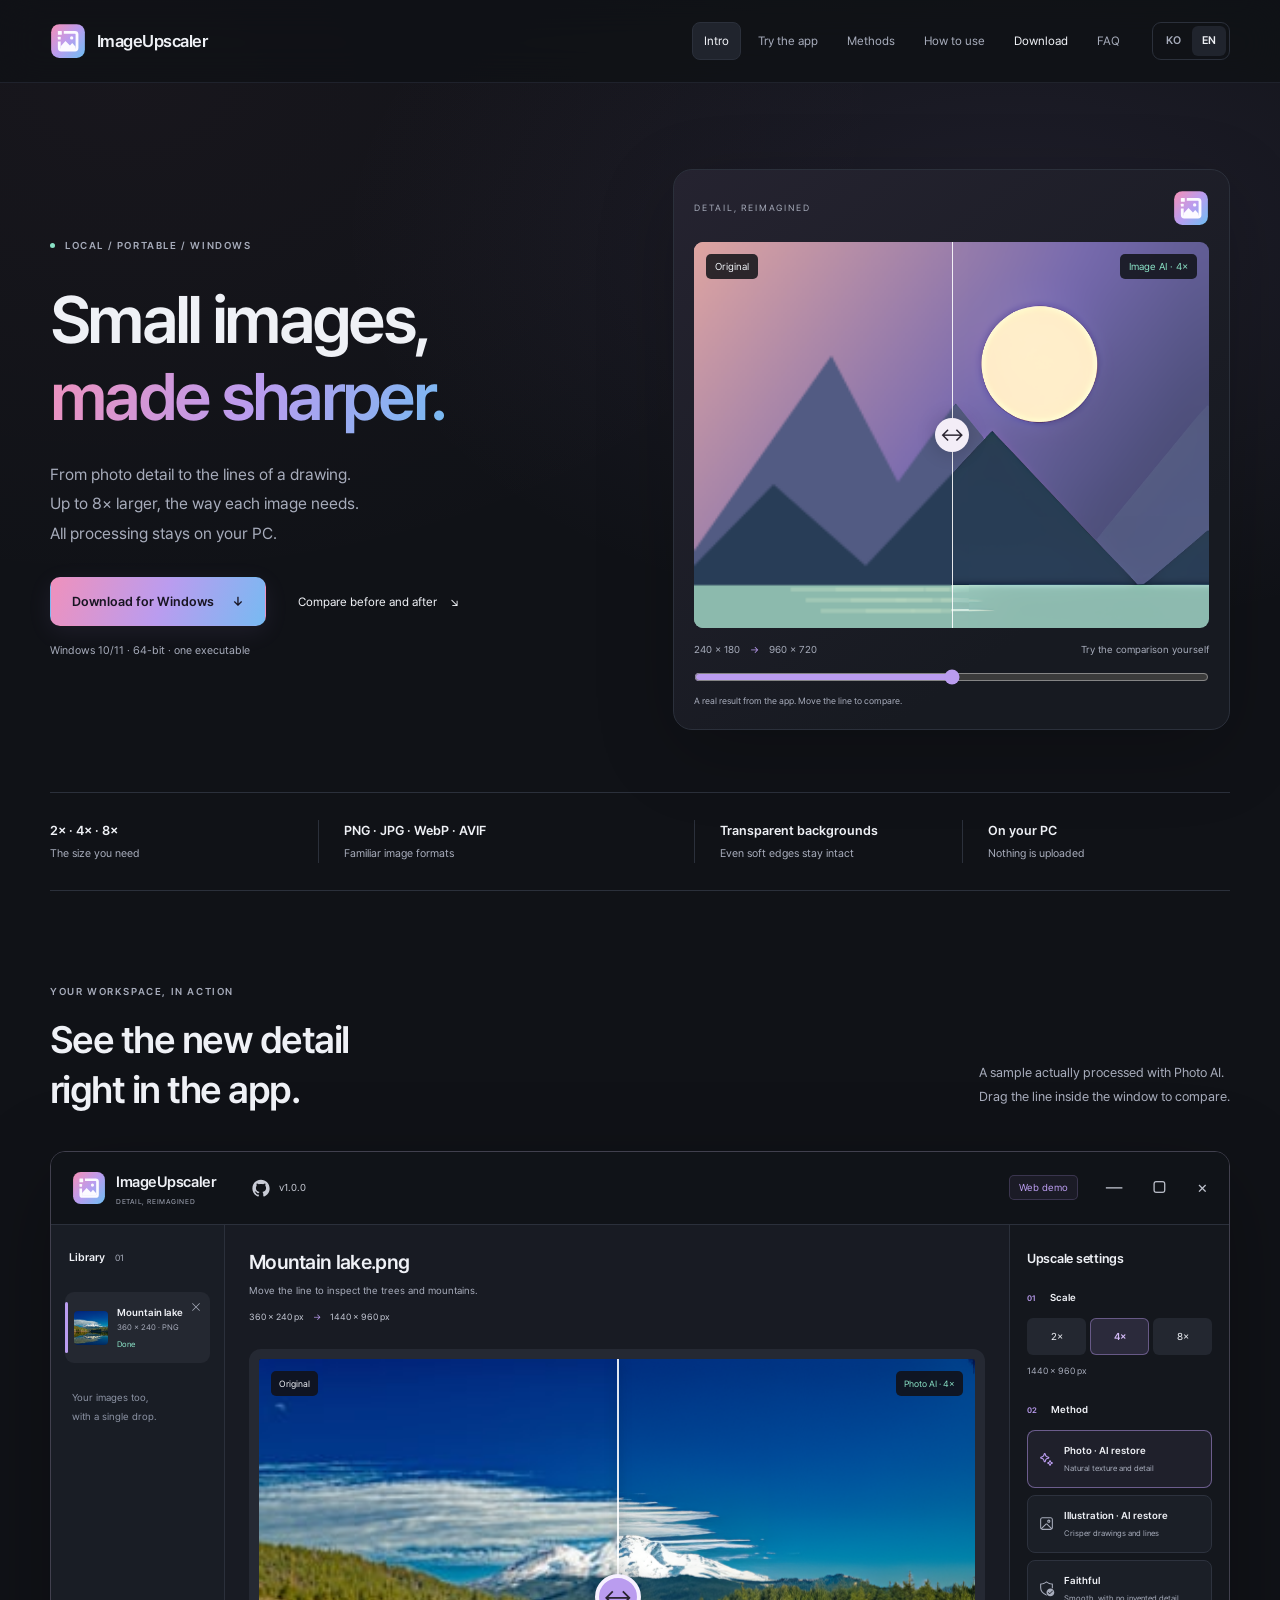
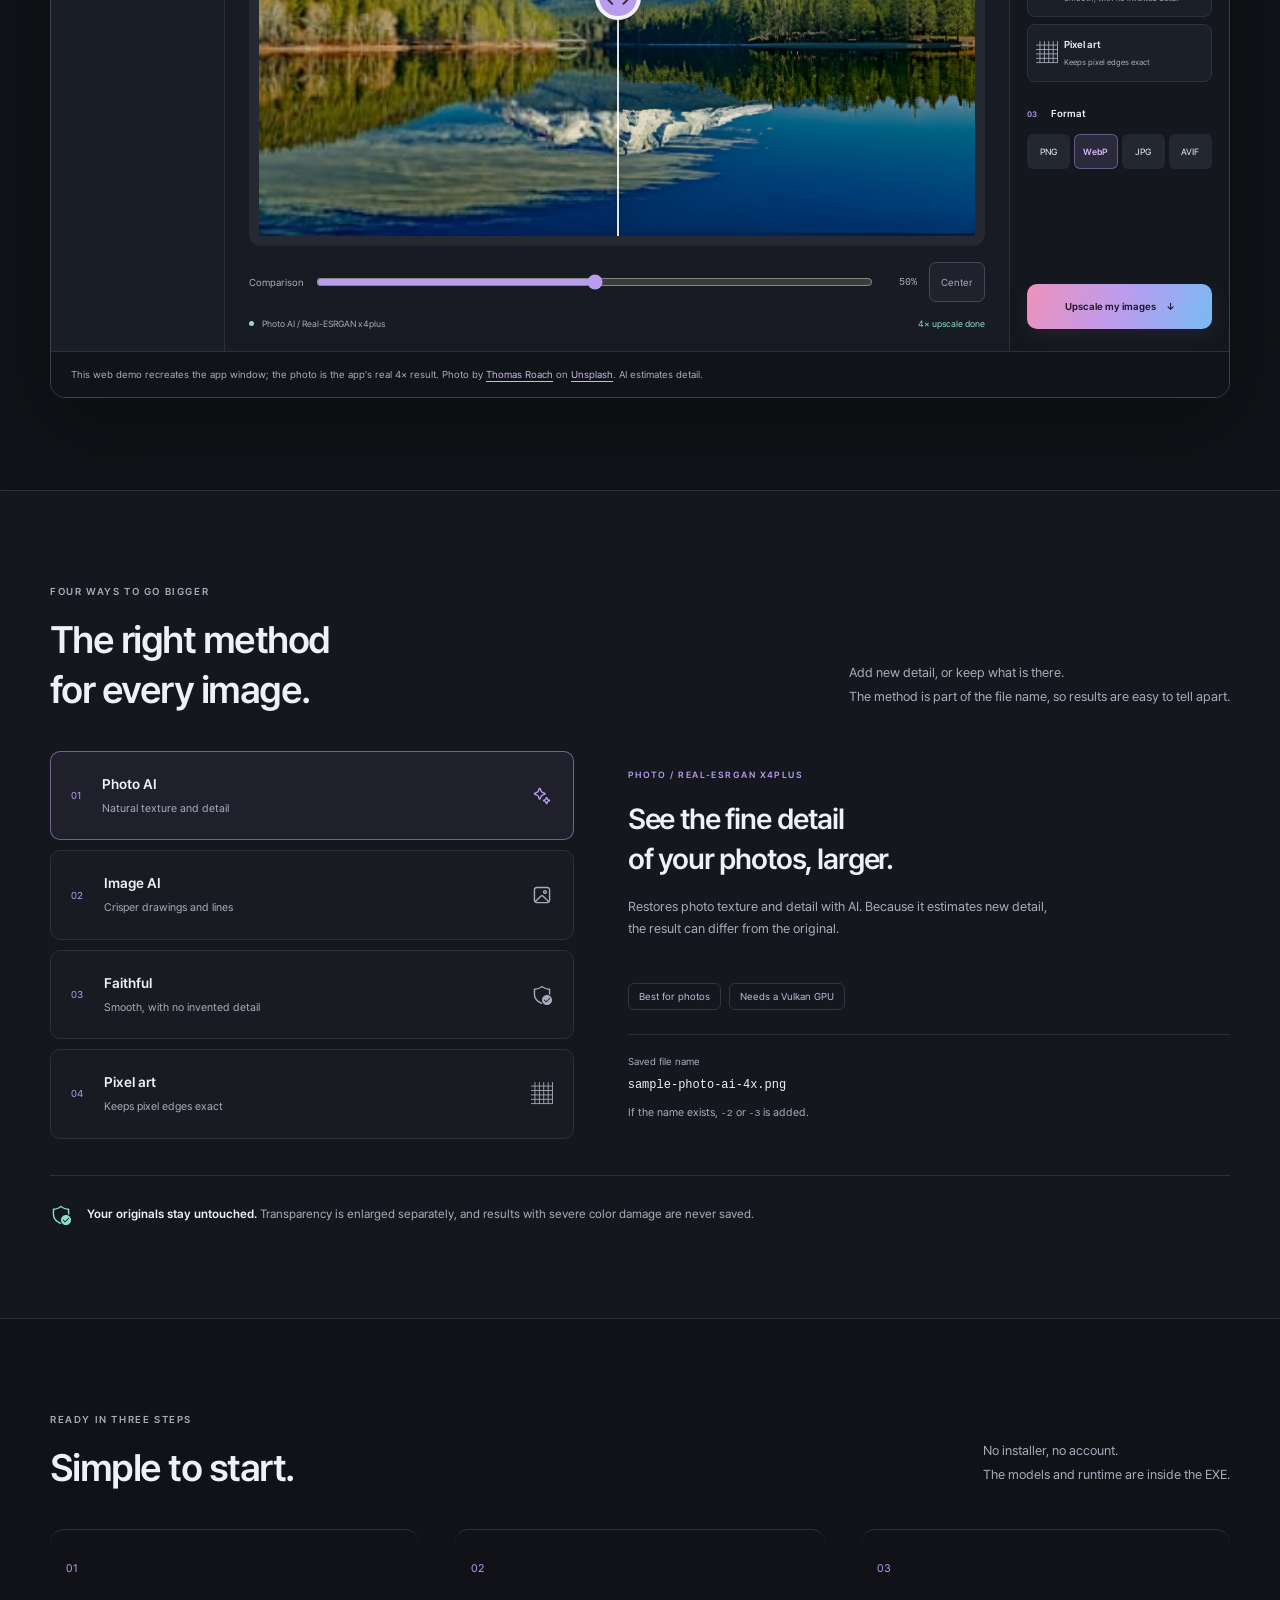
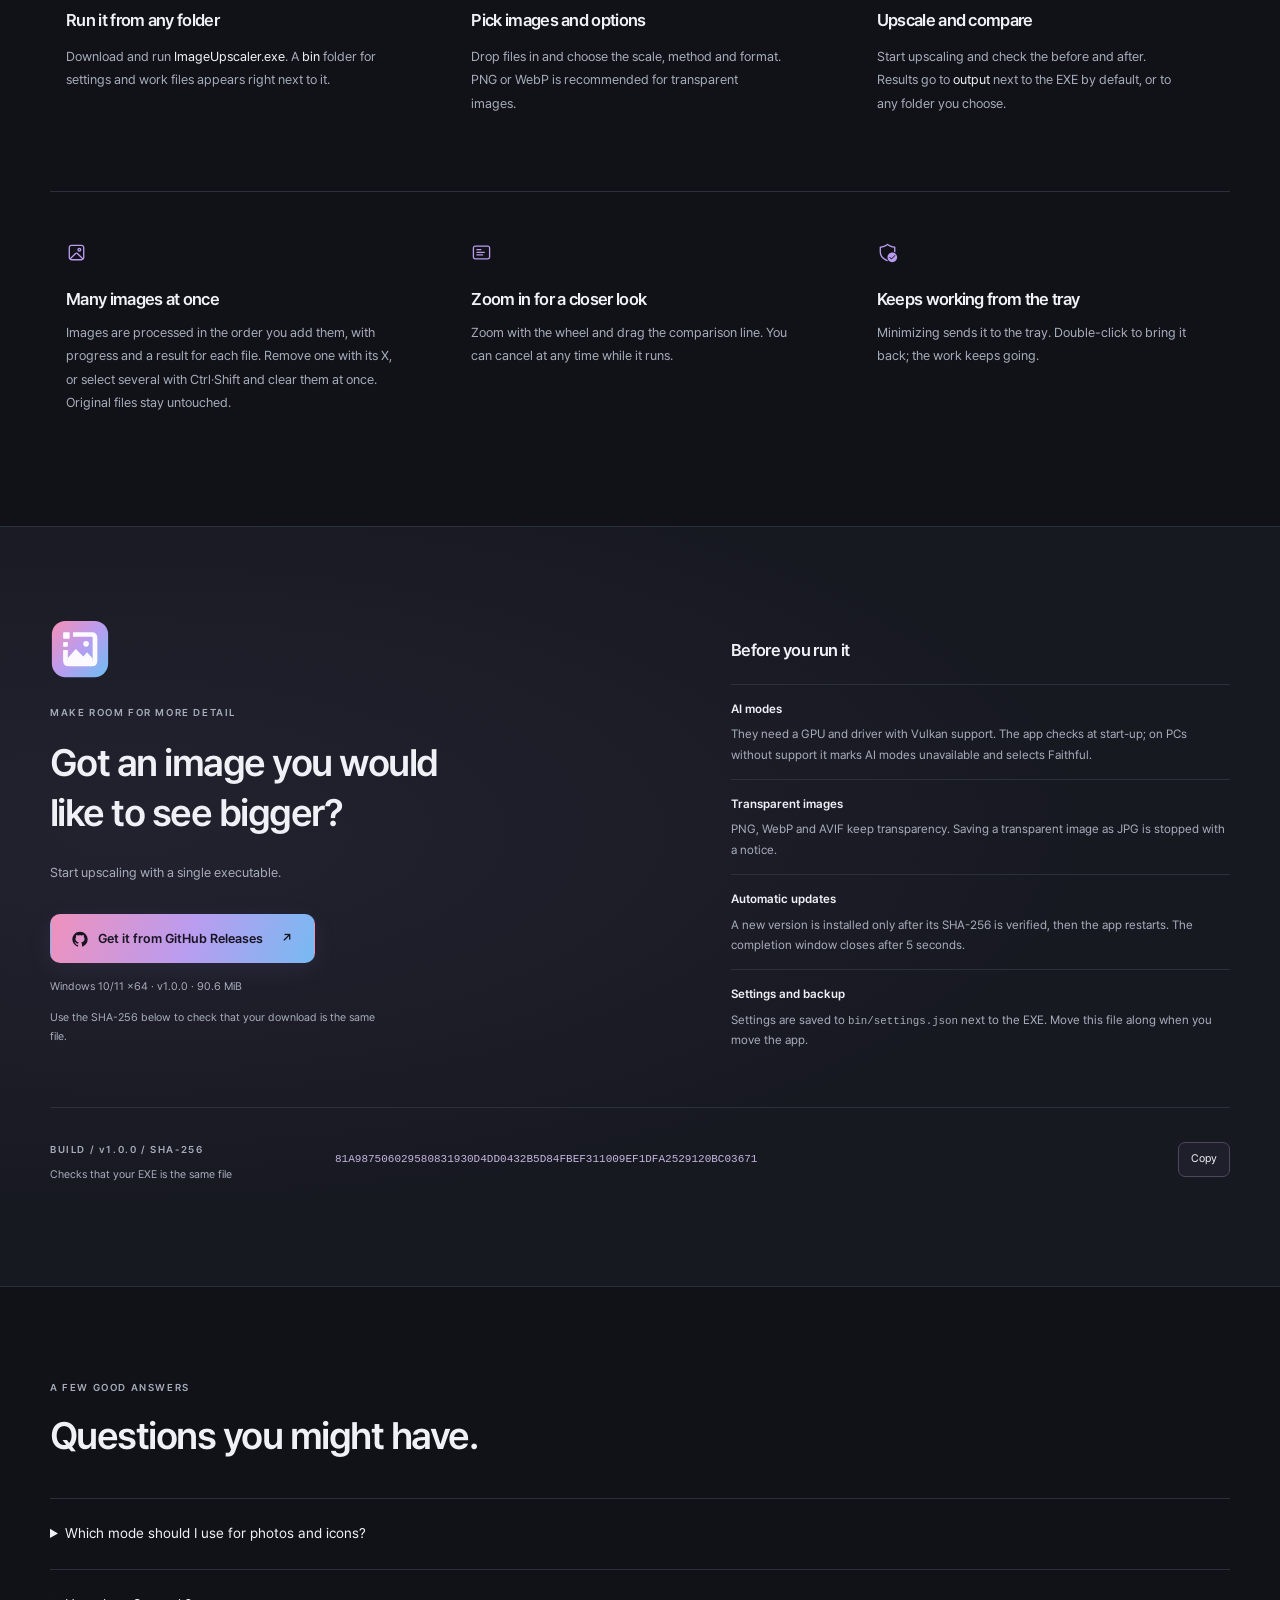
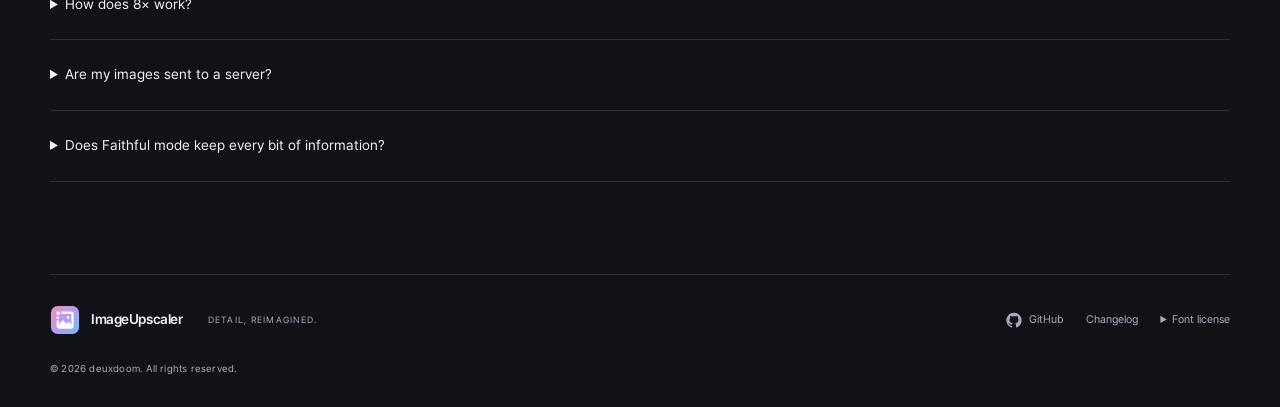
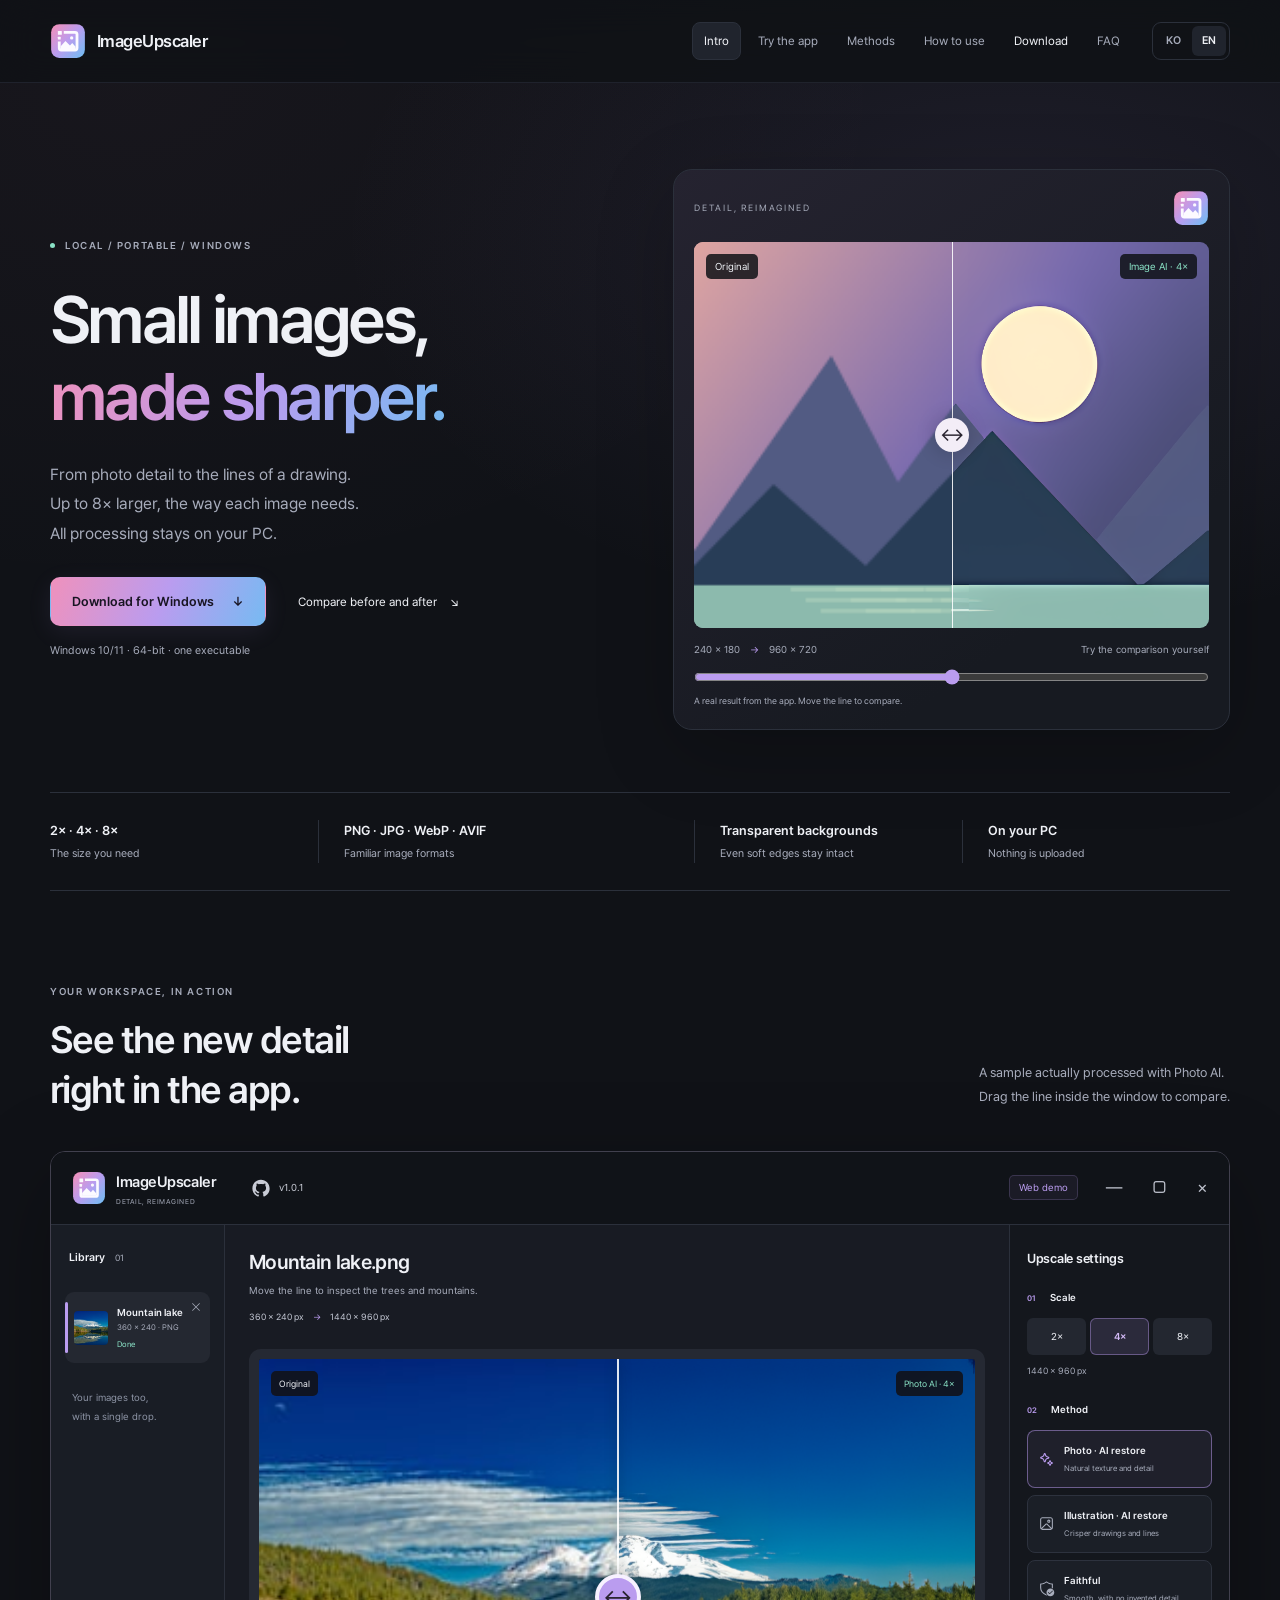
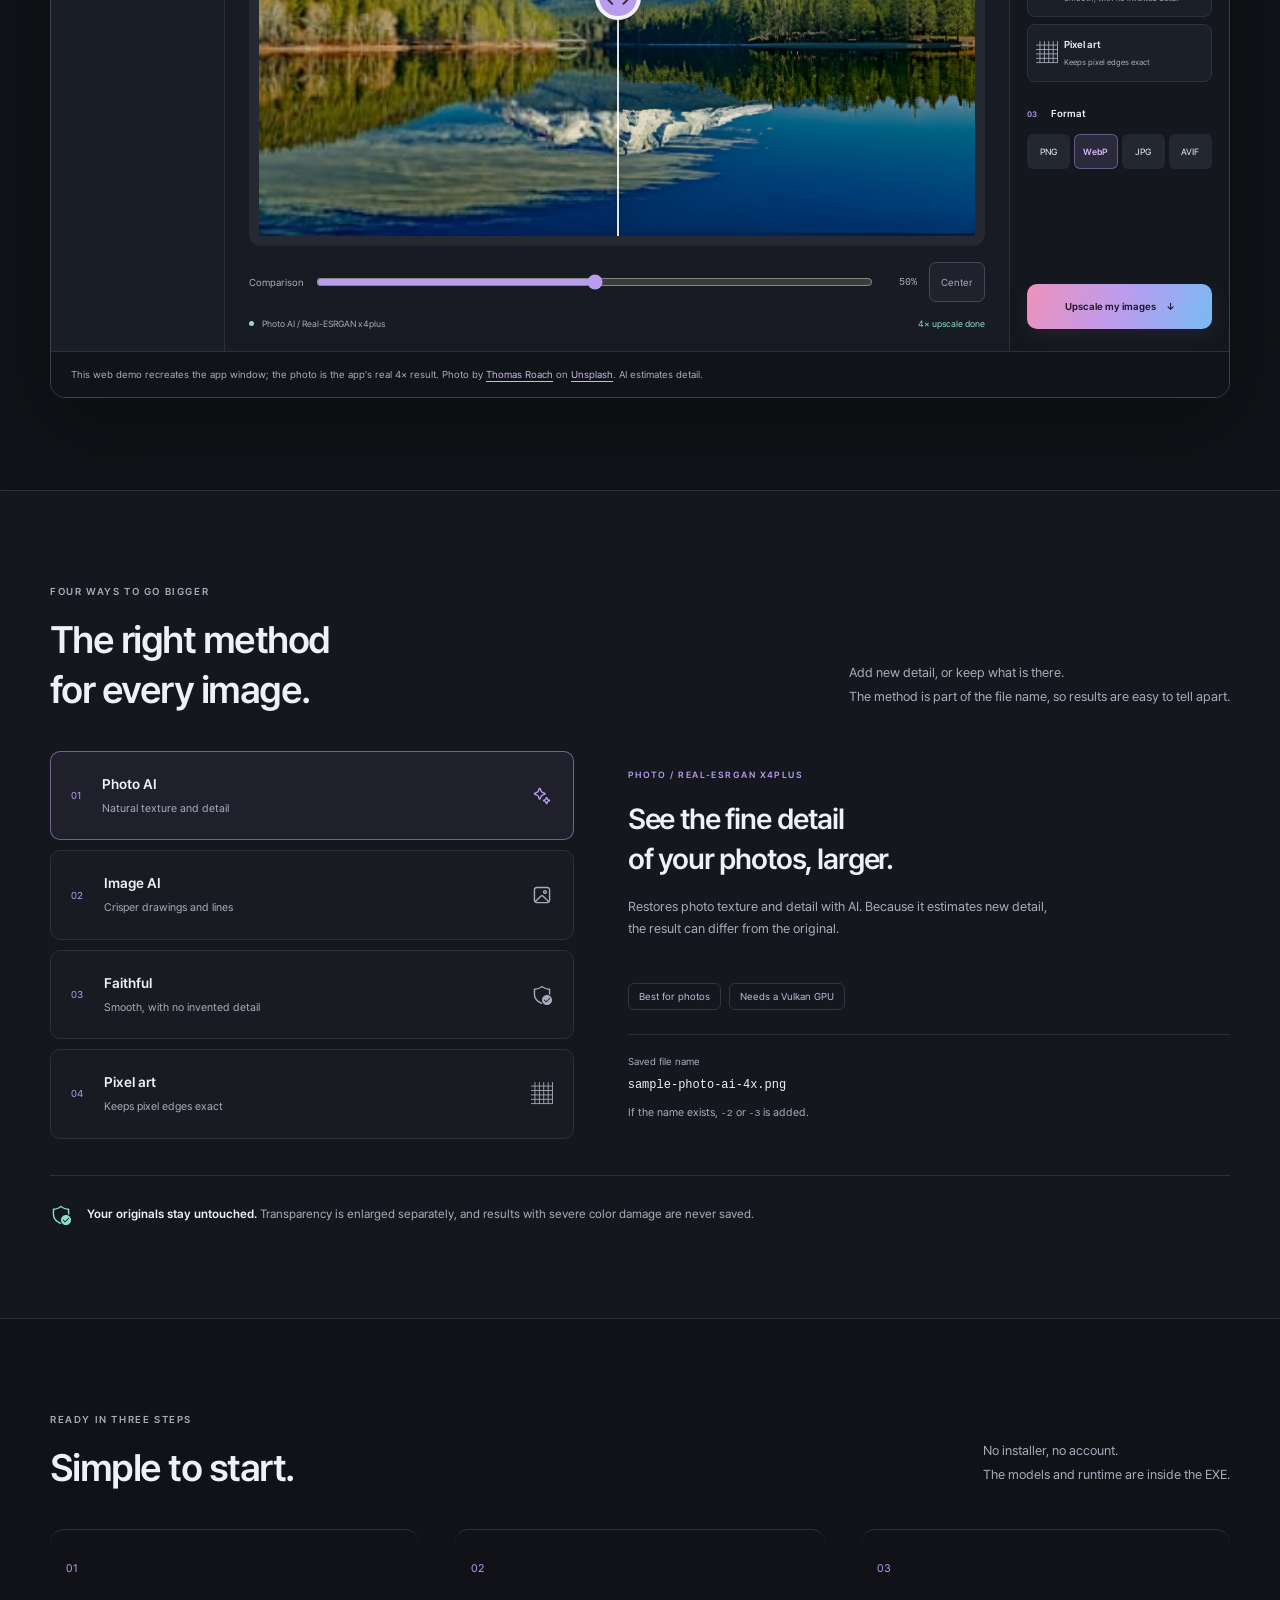
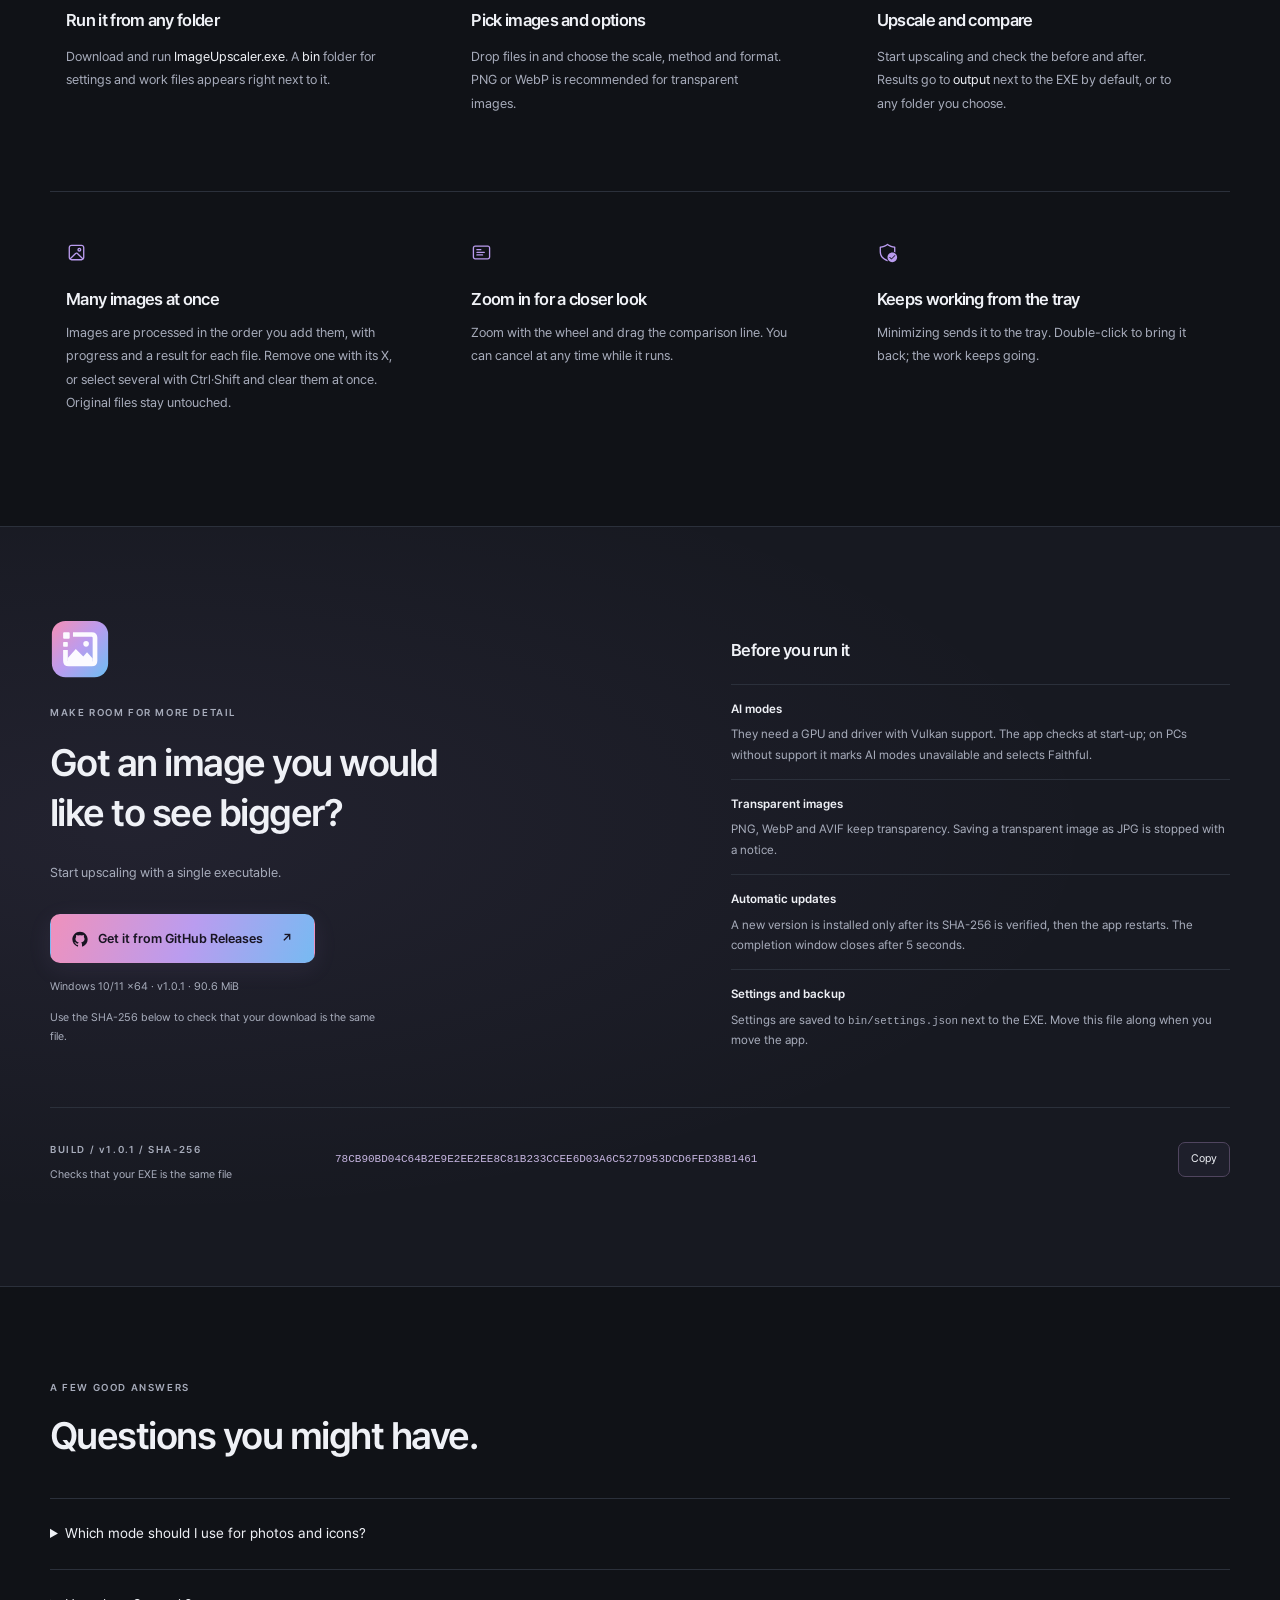
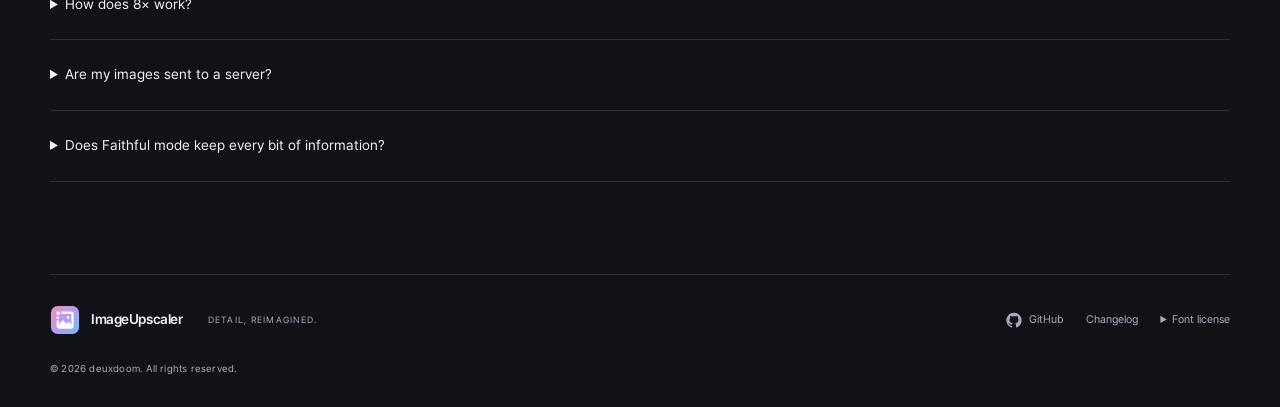
